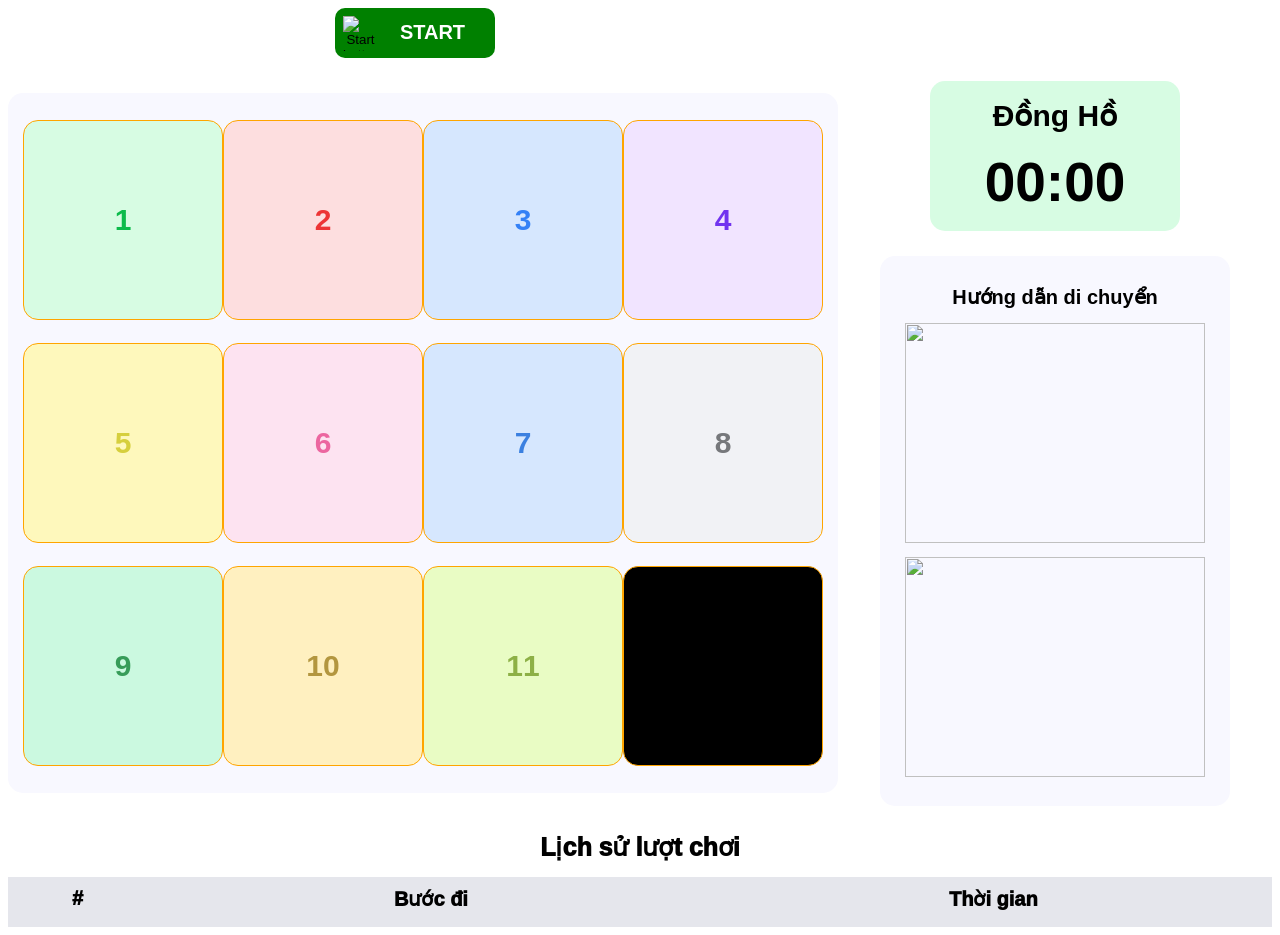
==== index.html @ bde3abcc "Rename thicuoiky.html to index.html" ====
<!DOCTYPE html>
<html lang="en">

<head>
    <meta charset="UTF-8">
    <meta name="viewport" content="width=device-width, initial-scale=1.0">
    <title>GAME-BOX-NAM</title>
    <link rel="stylesheet" href="thicuoiky.css">
</head>

<body>
    <div class="div-1-control-bar">
        <div class="div-1-1-start-stop-field">
            <button class="btn-1-1-start" style="background-color: green;">
                <img class="icon-1-1-start" src="thicuoikyphoto\icons8-start-50.png" alt="Start button icon">
                <p class="p-1-1-start">START</p>
            </button>
            <button class="btn-1-1-stop" style="background-color: red;">
                <img class="icon-1-1-stop" src="thicuoikyphoto\icons8-stop-50.png" alt="Stop button icon">
                <p class="p-1-1-stop">STOP</p>
            </button>
        </div>
        <div class="div-1-2-theme-field">
            <p class="text_chien_thang" style="display:none ;margin:0px;font-weight: 800; font-size: 30px; font-family: 'Segoe UI', Tahoma, Geneva, Verdana, sans-serif; color:red;text-align: center;padding: 0px;">Chiến Thắng !!!</p>
            <button class="btn-1-2-theme">
                <img class="icon-1-2-theme" src="" alt="Theme button icon">
                <p class="p-1-2-theme"></p>
            </button>
        </div>
    </div>
    <div class="div-2-mid-webpage">
        <div class="div-2-1-playground">
            <div class="div-2-1-1-box-game">
                <div class="cell-2-1-1-box-game-x1-y1" x="1" y="1" style="background-color: #D7FCE3; color:#0CBB4B;">1
                </div>
                <div class="cell-2-1-1-box-game-x1-y1" x="1" y="2" style="background-color: #FDDEDF; color: #ED3536;">2
                </div>
                <div class="cell-2-1-1-box-game-x1-y1" x="1" y="3" style="background-color: #D6E7FE; color: #3481F6;">3
                </div>
                <div class="cell-2-1-1-box-game-x1-y1" x="1" y="4" style="background-color: #F1E4FF; color: #7133ef;">4
                </div>
                <div class="cell-2-1-1-box-game-x1-y1" x="2" y="1" style="background-color: #FEF8BC; color: #d6cf3d;">5
                </div>
                <div class="cell-2-1-1-box-game-x1-y1" x="2" y="2" style="background-color: #FDE3F1; color: #ec66a0;">6
                </div>
                <div class="cell-2-1-1-box-game-x1-y1" x="2" y="3" style="background-color: #D6E7FE; color: #3b80e0;">7
                </div>
                <div class="cell-2-1-1-box-game-x1-y1" x="2" y="4" style="background-color: #F1F2F5; color: #76787b;">8
                </div>
                <div class="cell-2-1-1-box-game-x1-y1" x="3" y="1" style="background-color: #CBF9E0; color: #379c59;">9
                </div>
                <div class="cell-2-1-1-box-game-x1-y1" x="3" y="2" style="background-color: #FFF0C0; color: #b3963f;">10
                </div>
                <div class="cell-2-1-1-box-game-x1-y1" x="3" y="3" style="background-color:#E9FCC4; color: #8db046;">11
                </div>
                <div class="cell-2-1-1-box-game-x1-y1" x="3" y="4" style="background-color: #000000; color: #000000;">12
                </div>

            </div>
        </div>
        <div class="div-2-1-system-view">
            <div class="div-2-1-1-time-view">
                <p style="margin:0px;font-weight: 800; font-size: 30px; font-family: 'Segoe UI', Tahoma, Geneva, Verdana, sans-serif; color:black;text-align: center;padding: 0px;"
                    ;>Đồng Hồ</p>
                <p class="timecount">00:00</p>
            </div>
            <div class="div-2-1-2-tutorial-view">
                <p style="margin:0px;font-weight:600; font-size: 20px; font-family: 'Segoe UI', Tahoma, Geneva, Verdana, sans-serif; color:black;text-align: center;padding: 0px;">Hướng dẫn di chuyển</p>
                <img class="img-2-1-2-tutorial" src="thicuoikyphoto\wasd.png" alt="">
                <img class="img-2-1-2-tutorial" src="thicuoikyphoto\arrow.png" alt="">
            </div>
        </div>

    </div>
    <div class="div-3-history-play-board">
        <p  style="margin:15px;font-weight:1000; font-size: 25px; font-family: 'Segoe UI', Tahoma, Geneva, Verdana, sans-serif; color:black;text-align: center;padding: 0px;">Lịch sử lượt chơi</p>
        <div class="div-3-2-history-play-board-title-table">
            <p class="p-3-2-history-play-board-text">#</p>
            <p class="p-3-2-history-play-board-text">Bước đi</p>
            <p class="p-3-2-history-play-board-text">Thời gian</p>
        </div>
    </div>


    <script src="thicuoiky.js"></script>
</body>

</html>
---- thicuoiky.css ----
html,
body {
    box-sizing: border-box;
}

*,
*::before,
*::after {
    box-sizing: inherit;
}

@media (min-width: 768px)and (max-width: 3000px) {
    .div-1-control-bar {
        max-width: 1920px;
        width: 100%;
        height: 60px;

        display: flex;
        justify-content: space-evenly;

        .div-1-1-start-stop-field {
            max-width: 1200px;
            width: 100%;
            height: 50px;
            display: flex;
            justify-content: space-evenly;

            .btn-1-1-start :hover {
                transform: scale(1.1);
                box-shadow: 0 4px 12px rgba(0, 0, 0, 0.2);
            }

            .btn-1-1-start {
                width: 160px;
                height: 50px;
                border-radius: 10px;
                display: flex;
                justify-content: space-around;
                align-items: center;
                border-color: transparent;


                .icon-1-1-start {
                    width: 35px;
                    height: 35px;
                }

                .p-1-1-start {
                    width: 120px;
                    height: 45px;
                    padding: 10px;
                    margin: 0px;
                    text-align: center;
                    font-weight: 700;
                    font-size: 20px;
                    color: white
                }
            }

            .btn-1-1-stop :hover {
                transform: scale(1.1);
                box-shadow: 0 4px 12px rgba(0, 0, 0, 0.2);
            }

            .btn-1-1-stop {
                width: 160px;
                height: 50px;
                border-radius: 10px;
                display: none;
                justify-content: space-around;
                align-items: center;
                border-color: transparent;


                .icon-1-1-stop {
                    width: 35px;
                    height: 35px;
                }

                .p-1-1-stop {
                    width: 120px;
                    height: 45px;
                    padding: 10px;
                    margin: 0px;
                    text-align: center;
                    font-weight: 700;
                    font-size: 20px;
                    color: white
                }
            }
        }

        .div-1-2-theme-field {
            max-width: 450px;
            width: 100%;

            .btn-1-2-theme {
                display: none
            }

        }
    }

    .div-2-mid-webpage {
        max-width: 1920px;
        width: 100%;
        height: 750px;
        display: flex;
        justify-content: space-evenly;

        .div-2-1-playground {
            max-width: 1200px;
            width: 100%;
            height: 750px;
            display: flex;
            justify-content: center;
            align-items: center;


            .div-2-1-1-box-game {
                padding: 15px;
                max-width: 1000px;
                width: 100%;
                height: 700px;
                border-radius: 15px;
                background-color: ghostwhite;
                display: grid;
                grid-template-columns: repeat(4, 1fr);
                grid-template-rows: repeat(3, 1fr);
                place-items: center;
                align-items: center;
                justify-content: center;


                [class^="cell-2-1-1-box-game"] {
                    width: 200px;
                    height: 200px;
                    border: 1px orange solid;
                    display: flex;
                    border-radius: 15px;
                    align-items: center;
                    justify-content: center;
                    font-weight: 700;
                    font-size: 30px;
                    font-family: 'Segoe UI', Tahoma, Geneva, Verdana, sans-serif;


                }
            }
        }

        .div-2-1-system-view {
            max-width: 450px;
            width: 100%;
            display: flex;
            flex-direction: column;
            align-items: center;
            justify-content: space-around;

            .div-2-1-1-time-view {
                width: 250px;
                height: 150px;
                border-radius: 15px;
                background-color: #D7FCE3;
                display: flex;
                flex-direction: column;
                justify-content: space-evenly;

                .timecount {
                    font-weight: 800;
                    font-size: 55px;
                    font-family: 'Segoe UI', Tahoma, Geneva, Verdana, sans-serif;
                    text-align: center;
                    color: black;
                    margin: 0px;
                }
            }

            .div-2-1-2-tutorial-view {
                width: 350px;
                height: 550px;
                background-color: ghostwhite;
                border-radius: 15px;
                padding: 15px;
                display: flex;
                flex-direction: column;
                justify-content: space-evenly;
                align-items: center;

                .img-2-1-2-tutorial {
                    width: 300px;
                    height: 220px;
                    object-fit: scale-down;
                }

            }

        }
    }

    .div-3-history-play-board {
        max-width: 1920px;
        width: 100%;
        height: auto;


        display: flex;
        flex-direction: column;
        justify-content: space-evenly;
        align-items: center;

        .div-3-2-history-play-board-title-table {
            max-width: 1800px;
            width: 100%;
            height: 50px;

            background-color: #E5E6EC;
            display: grid;
            grid-template-columns: 1fr 4fr 4fr;
            gap: 5px;

            .p-3-2-history-play-board-text {
                font-weight: 1000;
                font-size: 20px;
                font-family: 'Segoe UI', Tahoma, Geneva, Verdana, sans-serif;
                padding: 10px;
                color: black;
                margin: 0px;
                text-align: center;
            }
        }
    }
}
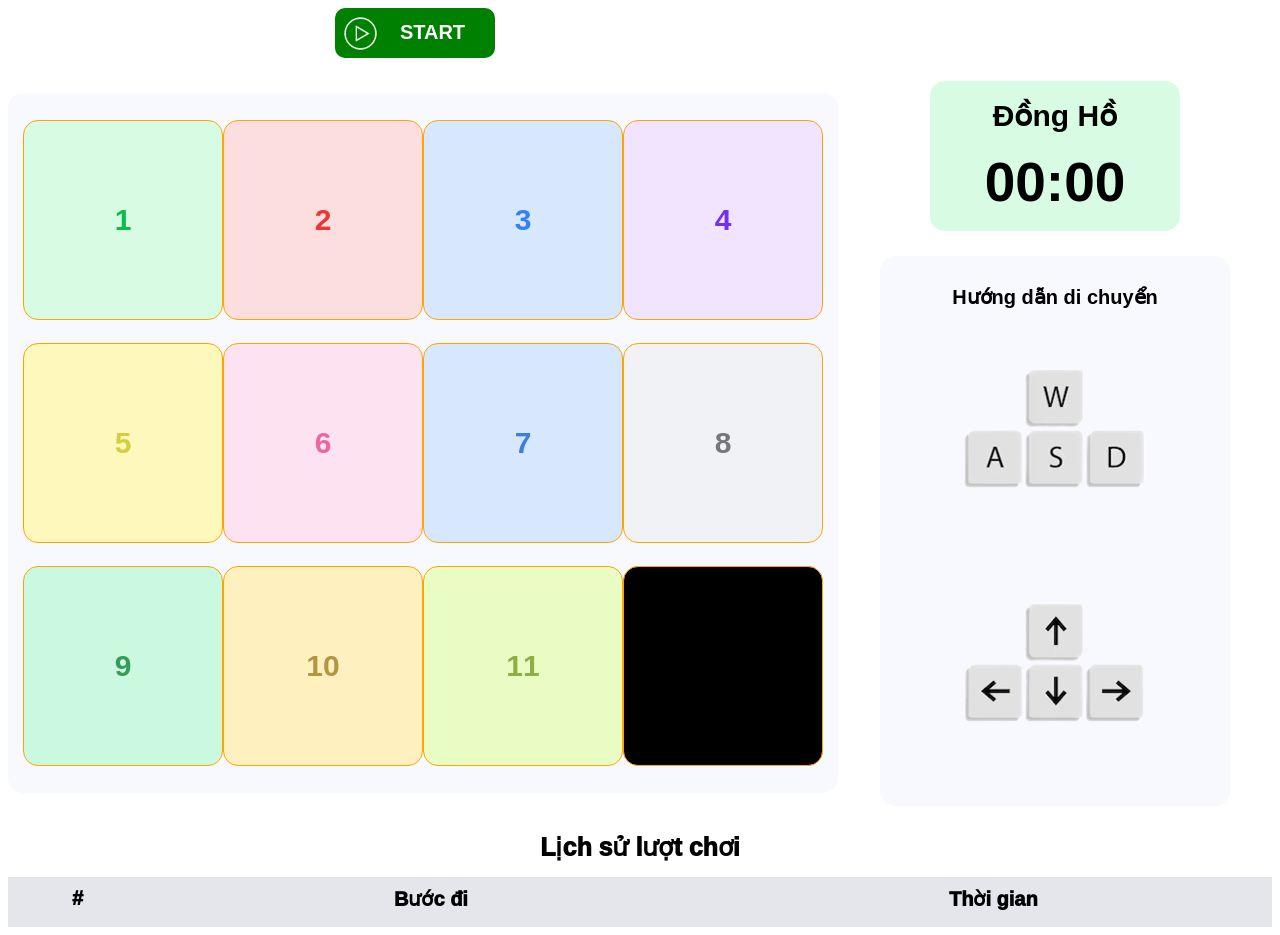
==== commit 9c49c8c1: "update lai file" ====
--- a/index.html
+++ b/index.html
@@ -12,11 +12,11 @@
     <div class="div-1-control-bar">
         <div class="div-1-1-start-stop-field">
             <button class="btn-1-1-start" style="background-color: green;">
-                <img class="icon-1-1-start" src="thicuoikyphoto\icons8-start-50.png" alt="Start button icon">
+                <img class="icon-1-1-start" src="thicuoikyphoto/icons8-start-50.png" alt="Start button icon">
                 <p class="p-1-1-start">START</p>
             </button>
             <button class="btn-1-1-stop" style="background-color: red;">
-                <img class="icon-1-1-stop" src="thicuoikyphoto\icons8-stop-50.png" alt="Stop button icon">
+                <img class="icon-1-1-stop" src="thicuoikyphoto/icons8-stop-50.png" alt="Stop button icon">
                 <p class="p-1-1-stop">STOP</p>
             </button>
         </div>
@@ -66,8 +66,8 @@
             </div>
             <div class="div-2-1-2-tutorial-view">
                 <p style="margin:0px;font-weight:600; font-size: 20px; font-family: 'Segoe UI', Tahoma, Geneva, Verdana, sans-serif; color:black;text-align: center;padding: 0px;">Hướng dẫn di chuyển</p>
-                <img class="img-2-1-2-tutorial" src="thicuoikyphoto\wasd.png" alt="">
-                <img class="img-2-1-2-tutorial" src="thicuoikyphoto\arrow.png" alt="">
+                <img class="img-2-1-2-tutorial" src="thicuoikyphoto/wasd.png" alt="">
+                <img class="img-2-1-2-tutorial" src="thicuoikyphoto/arrow.png" alt="">
             </div>
         </div>
 
